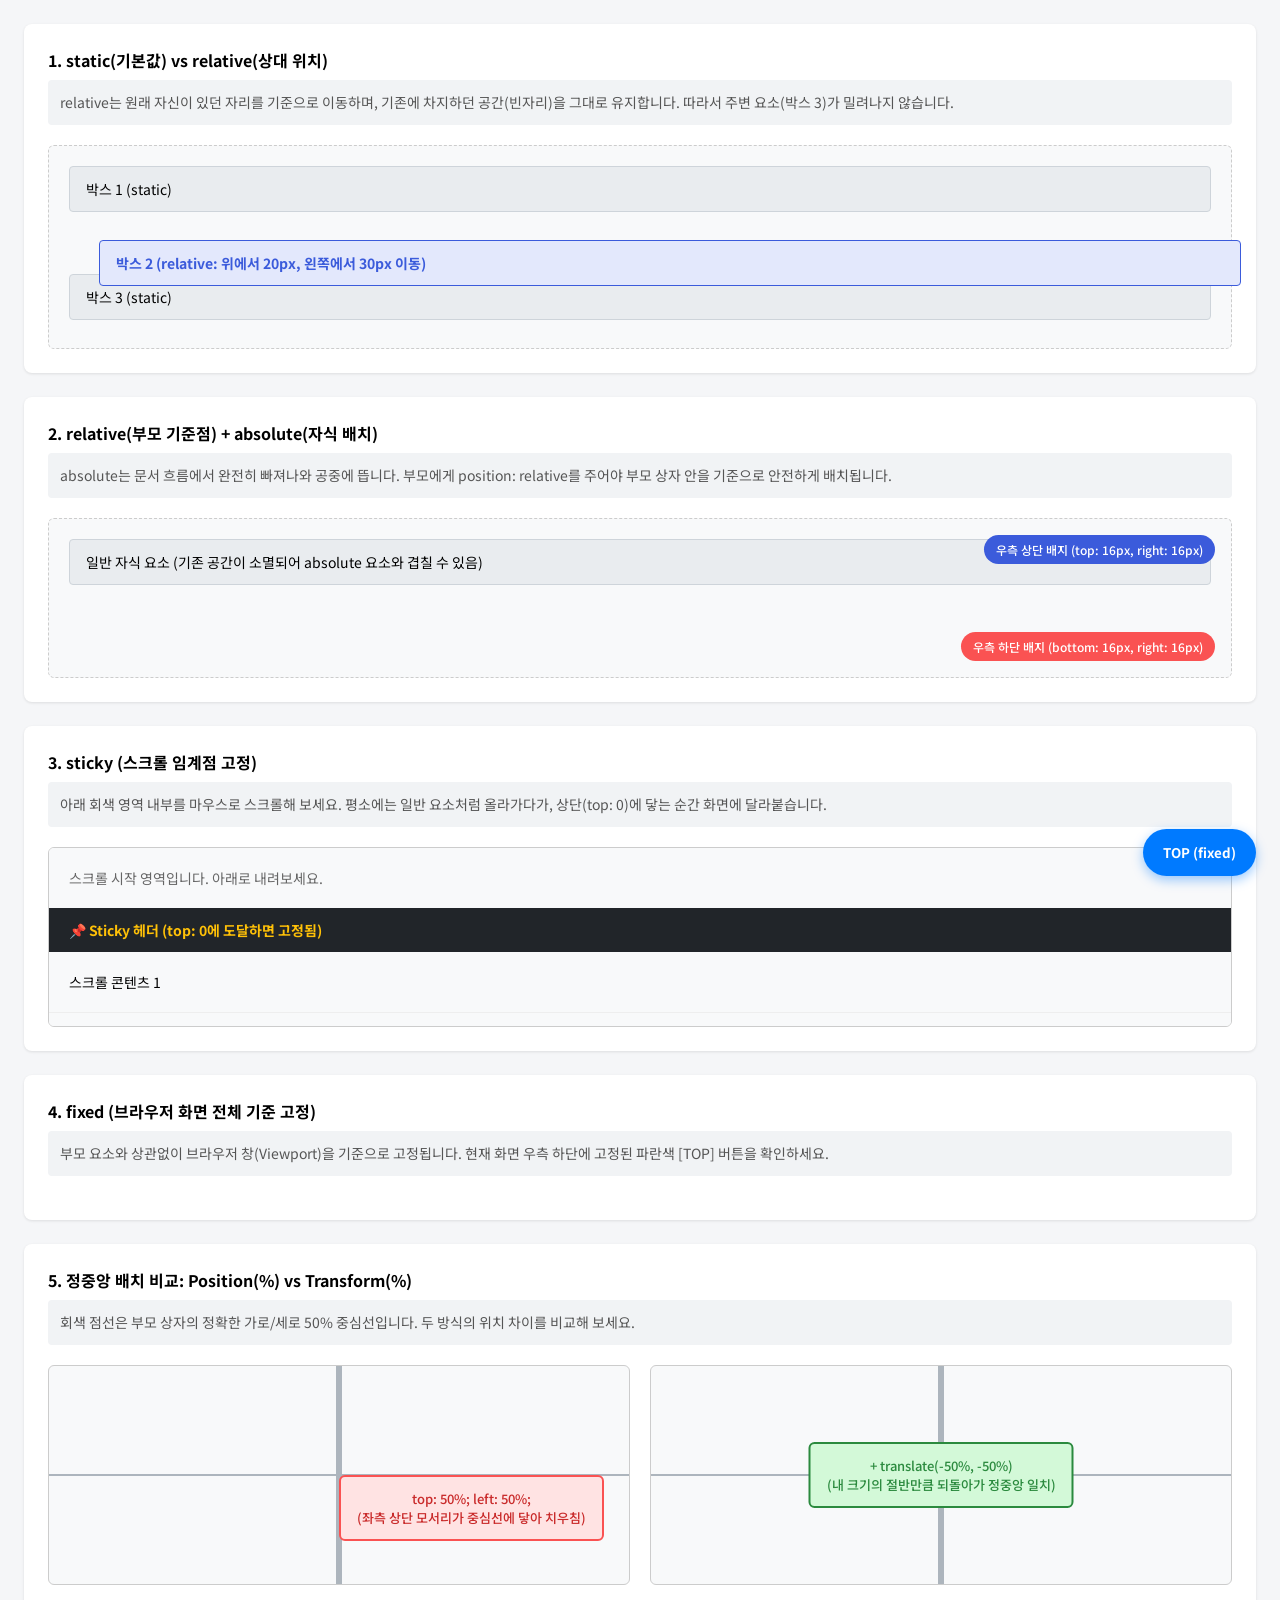
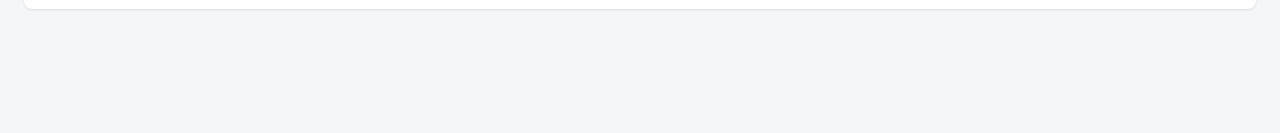
==== src/w6/code1/index.html @ 84363680 "z" ====
<!doctype html>
<html lang="en">
  <head>
    <meta charset="UTF-8" />
    <link rel="stylesheet" href="./style.css" />
    <meta name="viewport" content="width=device-width, initial-scale=1.0" />
    <title>Pen</title>
    <!-- Noto Sans KR 폰트 -->
    <link
      href="https://fonts.googleapis.com/css2?family=Noto+Sans+KR:wght@400;500;700&display=swap"
      rel="stylesheet"
    />
  </head>
  <body>
    <!-- 1. static vs relative -->
    <div class="box">
      <h3 class="title">1. static(기본값) vs relative(상대 위치)</h3>
      <p class="desc">
        relative는 원래 자신이 있던 자리를 기준으로 이동하며, 기존에 차지하던
        공간(빈자리)을 그대로 유지합니다. 따라서 주변 요소(박스 3)가 밀려나지
        않습니다.
      </p>

      <div class="demo-stage">
        <div class="item">박스 1 (static)</div>
        <div class="item pos-relative">
          박스 2 (relative: 위에서 20px, 왼쪽에서 30px 이동)
        </div>
        <div class="item" style="position: relative">박스 3 (static)</div>
      </div>
    </div>

    <!-- 2. relative(부모 기준점) + absolute(절대 위치) -->
    <div class="box">
      <h3 class="title">2. relative(부모 기준점) + absolute(자식 배치)</h3>
      <p class="desc">
        absolute는 문서 흐름에서 완전히 빠져나와 공중에 뜹니다. 부모에게
        position: relative를 주어야 부모 상자 안을 기준으로 안전하게 배치됩니다.
      </p>

      <div class="demo-stage parent-relative">
        <div class="item">
          일반 자식 요소 (기존 공간이 소멸되어 absolute 요소와 겹칠 수 있음)
        </div>
        <span class="badge pos-absolute-top">
          우측 상단 배지 (top: 16px, right: 16px)
        </span>
        <span class="badge pos-absolute-bottom">
          우측 하단 배지 (bottom: 16px, right: 16px)
        </span>
      </div>
    </div>

    <!-- 3. sticky (스크롤 반응형 고정) -->
    <div class="box">
      <h3 class="title">3. sticky (스크롤 임계점 고정)</h3>
      <p class="desc">
        아래 회색 영역 내부를 마우스로 스크롤해 보세요. 평소에는 일반 요소처럼
        올라가다가, 상단(top: 0)에 닿는 순간 화면에 달라붙습니다.
      </p>

      <div class="scroll-container">
        <div class="scroll-text">
          스크롤 시작 영역입니다. 아래로 내려보세요.
        </div>
        <div class="sticky-bar">📌 Sticky 헤더 (top: 0에 도달하면 고정됨)</div>
        <div class="scroll-content">
          <p>스크롤 콘텐츠 1</p>
          <p>스크롤 콘텐츠 2</p>
          <p>스크롤 콘텐츠 3</p>
          <p>스크롤 콘텐츠 4</p>
          <p>스크롤 콘텐츠 5</p>
        </div>
      </div>
    </div>

    <!-- 4. fixed (뷰포트 고정) -->
    <div class="box">
      <h3 class="title">4. fixed (브라우저 화면 전체 기준 고정)</h3>
      <p class="desc">
        부모 요소와 상관없이 브라우저 창(Viewport)을 기준으로 고정됩니다. 현재
        화면 우측 하단에 고정된 파란색 [TOP] 버튼을 확인하세요.
      </p>

      <!-- 코드 위치는 이 섹션 안에 있지만, 화면 우측 하단에 고정되어 표시됨 -->
      <button class="fixed-btn">TOP (fixed)</button>
    </div>

    <!-- 5. 퍼센트(%) 기준점 차이: Position vs Transform -->
    <div class="box">
      <h3 class="title">5. 정중앙 배치 비교: Position(%) vs Transform(%)</h3>
      <p class="desc">
        회색 점선은 부모 상자의 정확한 가로/세로 50% 중심선입니다. 두 방식의
        위치 차이를 비교해 보세요.
      </p>

      <div class="compare-grid">
        <!-- 5-1. top/left만 쓴 경우 -->
        <div class="center-stage">
          <div class="target only-pos">
            top: 50%; left: 50%;
            <br />
            (좌측 상단 모서리가 중심선에 닿아 치우침)
          </div>
        </div>

        <!-- 5-2. transform까지 함께 쓴 경우 -->
        <div class="center-stage">
          <div class="target with-transform">
            + translate(-50%, -50%)
            <br />
            (내 크기의 절반만큼 되돌아가 정중앙 일치)
          </div>
        </div>
      </div>
    </div>
  </body>
</html>
---- src/w6/code1/style.css ----
/* =========================================
   공통 세팅 및 재활용 스타일
   ========================================= */
* {
  box-sizing: border-box;
  margin: 0;
  padding: 0;
  font-family: "Noto Sans KR", sans-serif;
}

body {
  padding: 24px;
  padding-bottom: 100px; /* 하단 fixed 버튼 여백 확보 */
  background-color: #f5f6f8;
}

.box {
  background-color: #fff;
  padding: 24px;
  margin-bottom: 24px;
  border-radius: 8px;
  box-shadow: 0 1px 3px rgba(0, 0, 0, 0.1);
}

.title {
  font-size: 16px;
  margin-bottom: 8px;
}

.desc {
  font-size: 14px;
  color: #555;
  margin-bottom: 20px;
  background-color: #f1f3f5;
  padding: 12px;
  border-radius: 4px;
  line-height: 1.5;
}

/* 실습용 무대 및 기본 블록 */
.demo-stage {
  background-color: #f8f9fa;
  border: 1px dashed #ccc;
  padding: 20px;
  border-radius: 6px;
}

.item {
  background-color: #e9ecef;
  border: 1px solid #ced4da;
  padding: 12px 16px;
  margin-bottom: 8px;
  border-radius: 4px;
  font-size: 14px;
}

/* =========================================
   1. static vs relative
   ========================================= */
.pos-relative {
  position: relative;
  bottom: -20px; /* 원래 위치에서 아래로 20px 이동 */
  right: -30px; /* 원래 위치에서 오른쪽으로 30px 이동 */
  background-color: #e3e8fc;
  border-color: #3b5bdb;
  color: #3b5bdb;
  font-weight: 700;
  z-index: 1;
  /* 아래 박스와 겹칠 때 위로 올라오도록 설정 */
}

/* =========================================
   2. relative + absolute
   ========================================= */
.parent-relative {
  position: relative;
  /* 자식(absolute)이 도망가지 못하게 기준점 선언 */
  height: 160px;
}

.badge {
  position: absolute; /* 문서 흐름에서 이탈 */
  background-color: #3b5bdb;
  color: #fff;
  padding: 6px 12px;
  border-radius: 20px;
  font-size: 12px;
  font-weight: 500;
}

.pos-absolute-top {
  top: 16px;
  right: 16px;
}

.pos-absolute-bottom {
  bottom: 16px;
  right: 16px;
  background-color: #fa5252;
}

/* =========================================
   3. sticky (스크롤 고정)
   ========================================= */
.scroll-container {
  height: 180px;
  overflow-y: auto; /* 내부 스크롤 생성 */
  border: 1px solid #ccc;
  border-radius: 6px;
  background-color: #f8f9fa;
}

.scroll-text {
  padding: 20px;
  font-size: 14px;
  color: #666;
}

.sticky-bar {
  position: sticky;
  top: 0; /* 스크롤 시 컨테이너 최상단(0px)에 닿으면 달라붙음 */
  background-color: #212529;
  color: #ffc107;
  padding: 12px 20px;
  font-weight: 700;
  font-size: 14px;
}

.scroll-content p {
  padding: 20px;
  border-bottom: 1px solid #eee;
  font-size: 14px;
}

/* =========================================
   4. fixed (뷰포트 고정)
   ========================================= */
.fixed-btn {
  position: fixed;
  bottom: 24px; /* 브라우저 창 하단에서 24px */
  right: 24px; /* 브라우저 창 우측에서 24px */
  background-color: #007aff;
  color: #fff;
  border: none;
  padding: 14px 20px;
  border-radius: 30px;
  font-weight: 700;
  box-shadow: 0 4px 12px rgba(0, 122, 255, 0.4);
  cursor: pointer;
  z-index: 100;
}

/* =========================================
   5. 퍼센트(%) 기준점 차이 (정중앙 배치)
   ========================================= */
.compare-grid {
  display: grid;
  grid-template-columns: 1fr 1fr;
  gap: 20px;
}

.center-stage {
  position: relative; /* 자식(absolute)의 기준점 */
  height: 220px;
  background-color: #f8f9fa;
  border: 1px solid #ccc;
  border-radius: 6px;
  /* 정중앙을 눈으로 확인하기 위한 십자가 가이드선 배경 */
  background-image:
    linear-gradient(
      to right,
      transparent 49.5%,
      #adb5bd 49.5%,
      #adb5bd 50.5%,
      transparent 50.5%
    ),
    linear-gradient(
      to bottom,
      transparent 49.5%,
      #adb5bd 49.5%,
      #adb5bd 50.5%,
      transparent 50.5%
    );
}

.target {
  position: absolute;
  padding: 12px 16px;
  border-radius: 6px;
  font-size: 13px;
  font-weight: 500;
  text-align: center;
  white-space: nowrap;
}

/* 5-1. 부모 크기의 50%만 이동한 경우 (치우침) */
.only-pos {
  top: 50%;
  left: 50%;
  background-color: #ffe3e3;
  border: 2px solid #fa5252;
  color: #c92a2a;
}

/* 5-2. 자기 크기의 50%만큼 역방향 이동을 추가한 경우 (정중앙) */
.with-transform {
  top: 50%;
  left: 50%;
  transform: translate(
    -50%,
    -50%
  ); /* 핵심: 자기 자신 크기의 절반만큼 뒤로 당김 */
  background-color: #d3f9d8;
  border: 2px solid #2b8a3e;
  color: #2b8a3e;
}
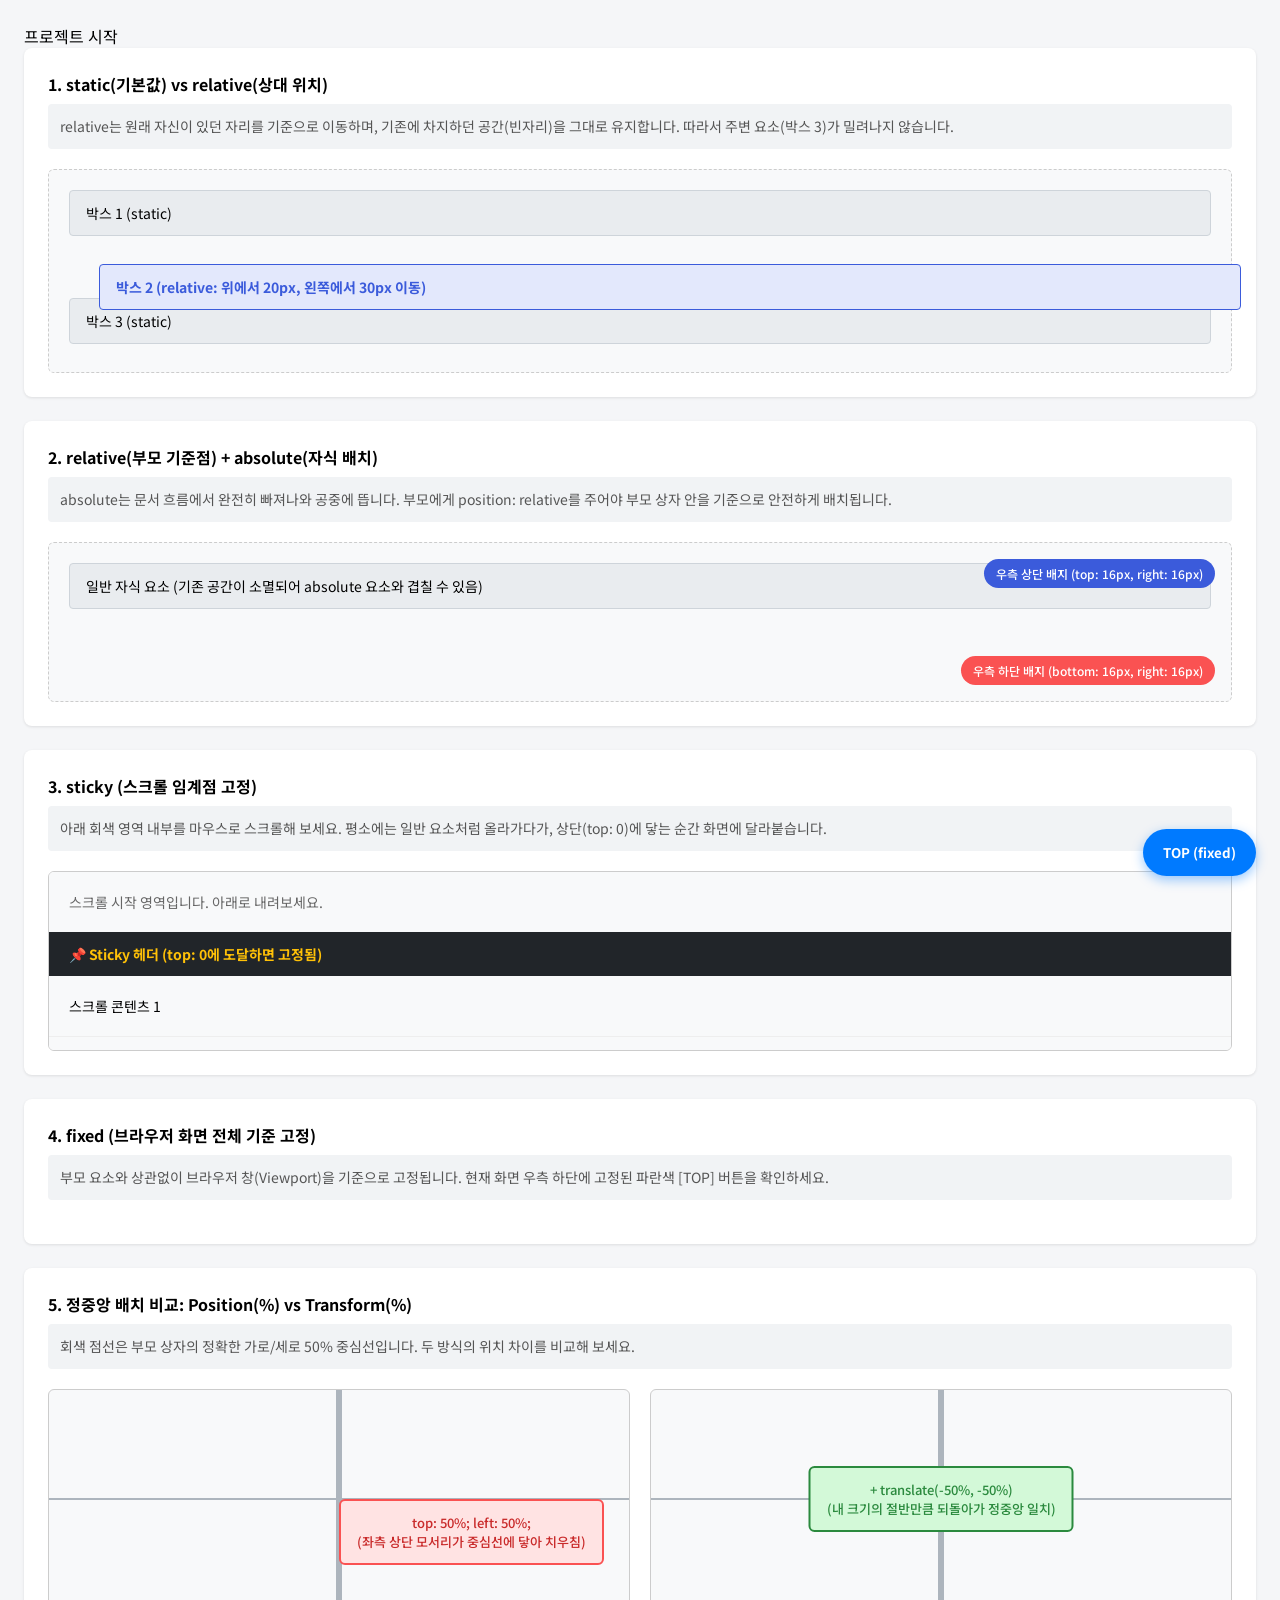
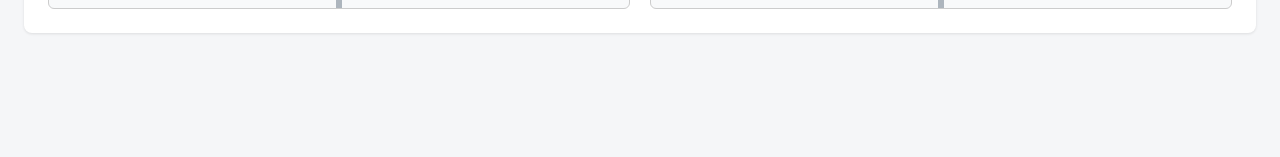
==== commit bee90bfa: "프로젝트 시작" ====
--- a/src/w6/code1/index.html
+++ b/src/w6/code1/index.html
@@ -1,3 +1,4 @@
+프로젝트 시작
 <!doctype html>
 <html lang="en">
   <head>
